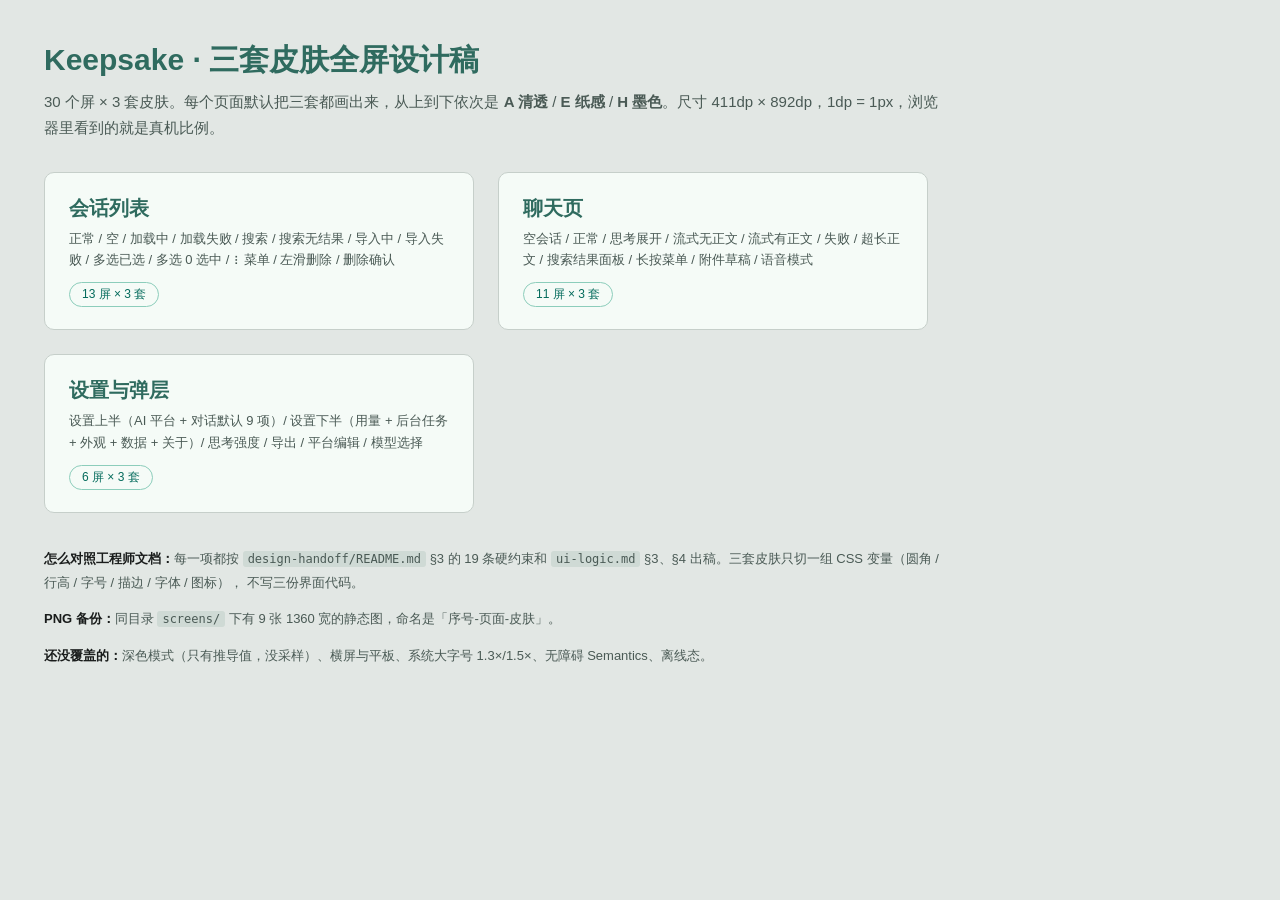
==== reference/index.html @ 56f45a2c "design: Keepsake UI spec v3 (tokens, reference HTML, per-skin screenshots)" ====
<!doctype html>
<html lang="zh-CN">
<head>
<meta charset="utf-8">
<title>Keepsake 三皮肤 · 全屏设计稿</title>
<style>
  body { margin: 0; padding: 40px 44px; background: #E2E7E4; color: #191C1B;
    font-family: "PingFang SC", "HarmonyOS Sans SC", "Noto Sans CJK SC", "Microsoft YaHei", sans-serif; }
  h1 { font-size: 30px; margin: 0 0 8px; color: #2F6B5F; }
  .lead { font-size: 15px; color: #4A5A55; line-height: 1.75; max-width: 900px; margin: 0 0 30px; }
  .cards { display: flex; gap: 24px; flex-wrap: wrap; }
  a.card { display: block; width: 380px; background: #F5FBF7; border: 1px solid #C6CFCA;
    border-radius: 10px; padding: 22px 24px; text-decoration: none; color: inherit; }
  a.card:hover { border-color: #2F6B5F; }
  .card h2 { font-size: 20px; margin: 0 0 6px; color: #2F6B5F; }
  .card p { margin: 0; font-size: 13px; color: #4A5A55; line-height: 1.65; }
  .card .n { display: inline-block; margin-top: 12px; font-size: 12px; color: #046B5C;
    border: 1px solid #8CCDBB; border-radius: 20px; padding: 3px 12px; }
  .note { margin-top: 34px; font-size: 13px; color: #4A5A55; line-height: 1.8; max-width: 900px; }
  .note b { color: #191C1B; }
  code { background: #cfdad5; padding: 1px 5px; border-radius: 3px; font-size: 12px; }
</style>
</head>
<body>
<h1>Keepsake · 三套皮肤全屏设计稿</h1>
<p class="lead">
  30 个屏 × 3 套皮肤。每个页面默认把三套都画出来，从上到下依次是
  <b>A 清透</b> / <b>E 纸感</b> / <b>H 墨色</b>。尺寸 411dp × 892dp，1dp = 1px，浏览器里看到的就是真机比例。
</p>

<div class="cards">
  <a class="card" href="full-list.html">
    <h2>会话列表</h2>
    <p>正常 / 空 / 加载中 / 加载失败 / 搜索 / 搜索无结果 / 导入中 / 导入失败 / 多选已选 / 多选 0 选中 / ⋮ 菜单 / 左滑删除 / 删除确认</p>
    <span class="n">13 屏 × 3 套</span>
  </a>
  <a class="card" href="full-chat.html">
    <h2>聊天页</h2>
    <p>空会话 / 正常 / 思考展开 / 流式无正文 / 流式有正文 / 失败 / 超长正文 / 搜索结果面板 / 长按菜单 / 附件草稿 / 语音模式</p>
    <span class="n">11 屏 × 3 套</span>
  </a>
  <a class="card" href="full-settings.html">
    <h2>设置与弹层</h2>
    <p>设置上半（AI 平台 + 对话默认 9 项）/ 设置下半（用量 + 后台任务 + 外观 + 数据 + 关于）/ 思考强度 / 导出 / 平台编辑 / 模型选择</p>
    <span class="n">6 屏 × 3 套</span>
  </a>
</div>

<div class="note">
  <p><b>怎么对照工程师文档：</b>每一项都按 <code>design-handoff/README.md</code> §3 的 19 条硬约束和
  <code>ui-logic.md</code> §3、§4 出稿。三套皮肤只切一组 CSS 变量（圆角 / 行高 / 字号 / 描边 / 字体 / 图标），
  不写三份界面代码。</p>
  <p><b>PNG 备份：</b>同目录 <code>screens/</code> 下有 9 张 1360 宽的静态图，命名是「序号-页面-皮肤」。</p>
  <p><b>还没覆盖的：</b>深色模式（只有推导值，没采样）、横屏与平板、系统大字号 1.3×/1.5×、无障碍 Semantics、离线态。</p>
</div>
</body>
</html>
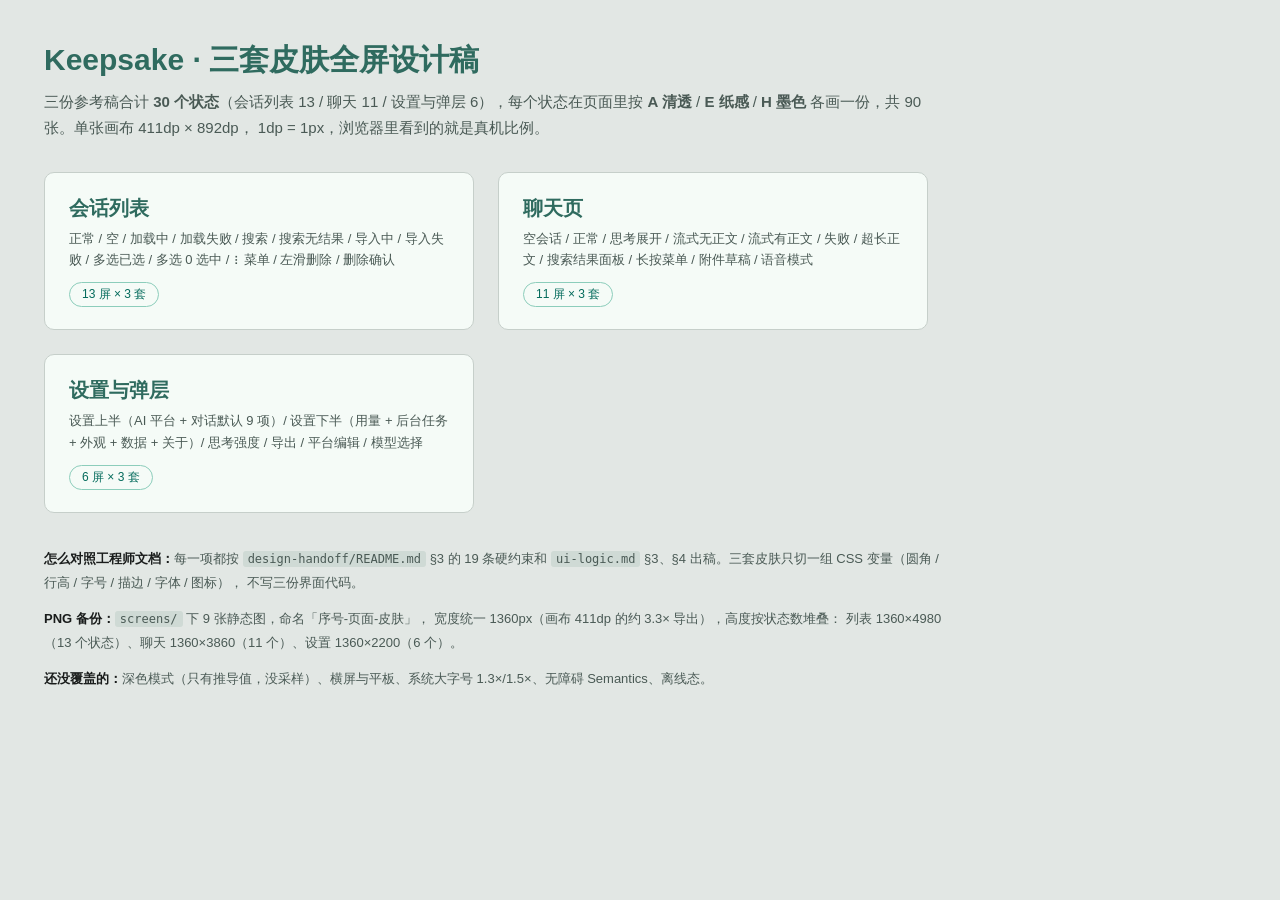
==== commit 912ddf7a: "fix(tokens): v3.4 清掉"不需要裁决"的自错误 按 keepsake 仓库 docs/audit-triage-2026-11-24.md 的 A 档，把设计资产里纯自错误的部分改齐：" ====
--- a/reference/index.html
+++ b/reference/index.html
@@ -24,8 +24,9 @@
 <body>
 <h1>Keepsake · 三套皮肤全屏设计稿</h1>
 <p class="lead">
-  30 个屏 × 3 套皮肤。每个页面默认把三套都画出来，从上到下依次是
-  <b>A 清透</b> / <b>E 纸感</b> / <b>H 墨色</b>。尺寸 411dp × 892dp，1dp = 1px，浏览器里看到的就是真机比例。
+  三份参考稿合计 <b>30 个状态</b>（会话列表 13 / 聊天 11 / 设置与弹层 6），每个状态在页面里按
+  <b>A 清透</b> / <b>E 纸感</b> / <b>H 墨色</b> 各画一份，共 90 张。单张画布 411dp × 892dp，
+  1dp = 1px，浏览器里看到的就是真机比例。
 </p>
 
 <div class="cards">
@@ -50,7 +51,9 @@
   <p><b>怎么对照工程师文档：</b>每一项都按 <code>design-handoff/README.md</code> §3 的 19 条硬约束和
   <code>ui-logic.md</code> §3、§4 出稿。三套皮肤只切一组 CSS 变量（圆角 / 行高 / 字号 / 描边 / 字体 / 图标），
   不写三份界面代码。</p>
-  <p><b>PNG 备份：</b>同目录 <code>screens/</code> 下有 9 张 1360 宽的静态图，命名是「序号-页面-皮肤」。</p>
+  <p><b>PNG 备份：</b><code>screens/</code> 下 9 张静态图，命名「序号-页面-皮肤」，
+  宽度统一 1360px（画布 411dp 的约 3.3× 导出），高度按状态数堆叠：
+  列表 1360×4980（13 个状态）、聊天 1360×3860（11 个）、设置 1360×2200（6 个）。</p>
   <p><b>还没覆盖的：</b>深色模式（只有推导值，没采样）、横屏与平板、系统大字号 1.3×/1.5×、无障碍 Semantics、离线态。</p>
 </div>
 </body>
